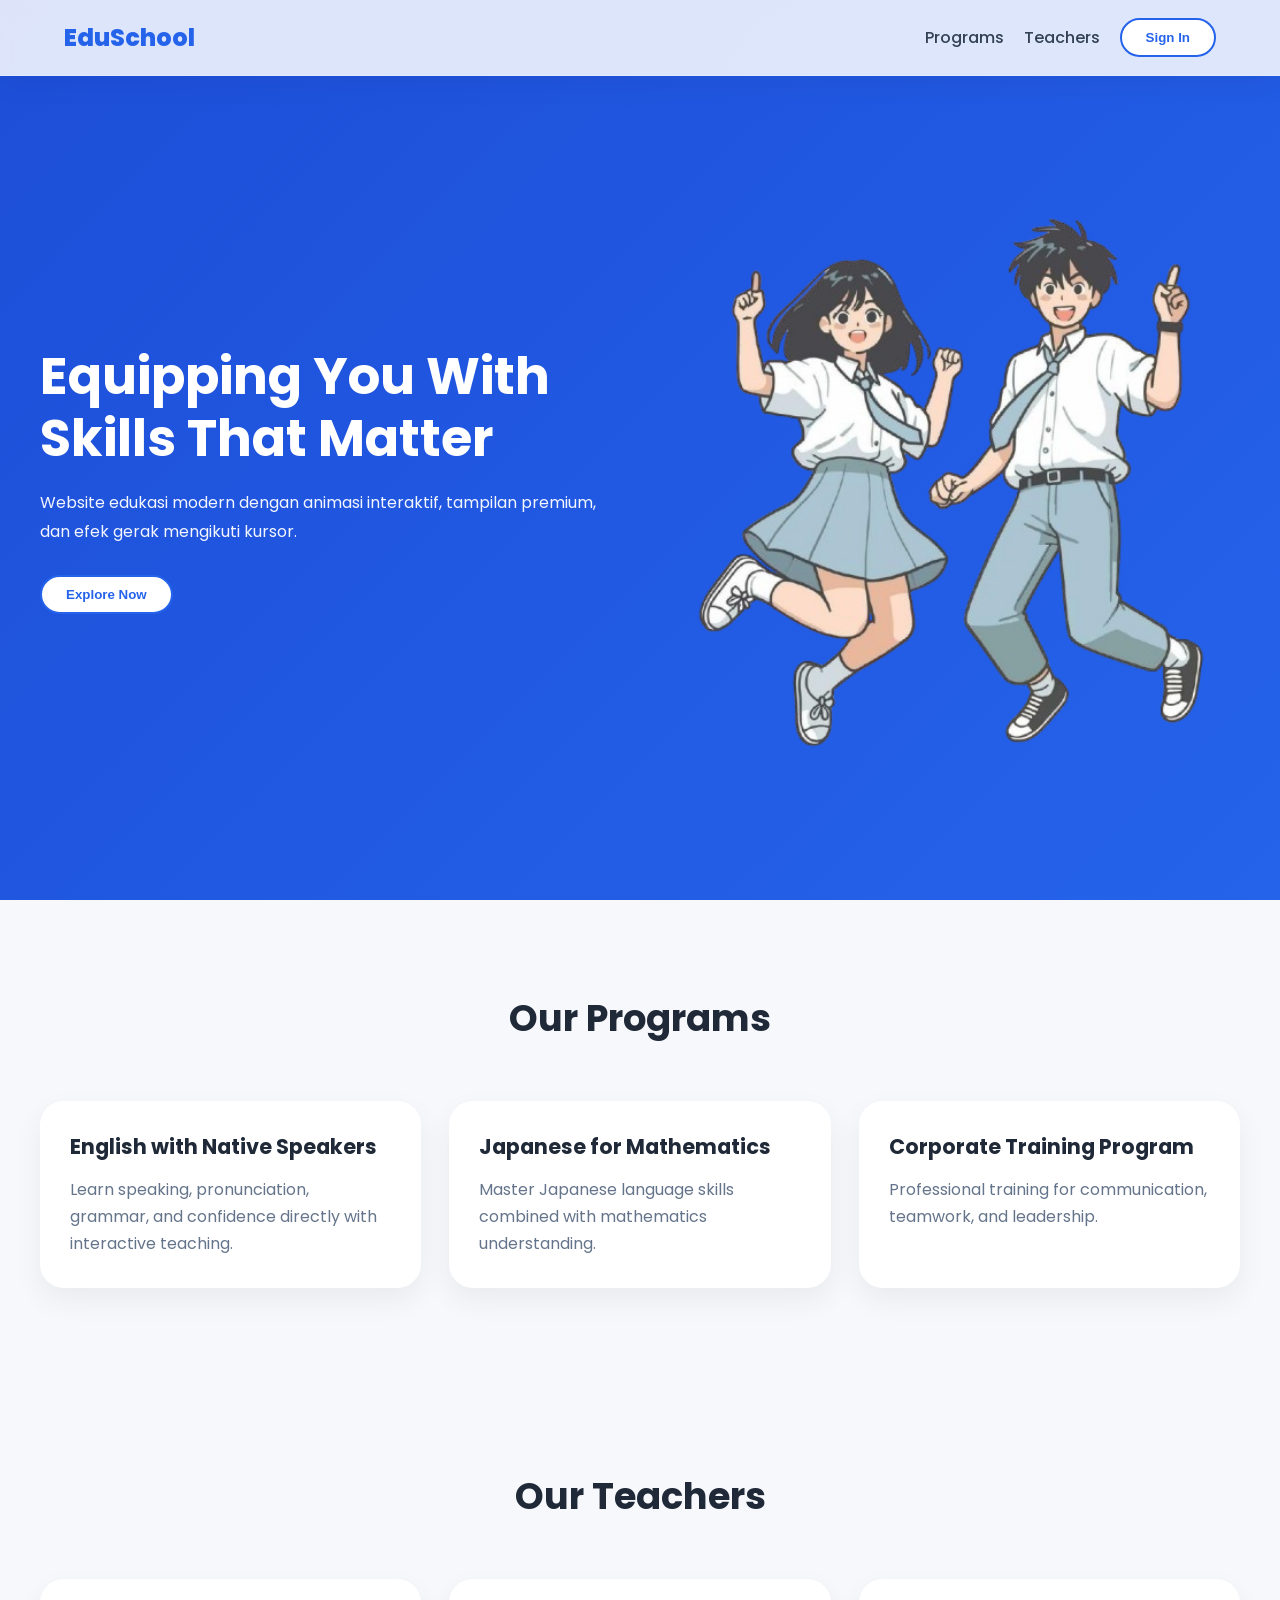
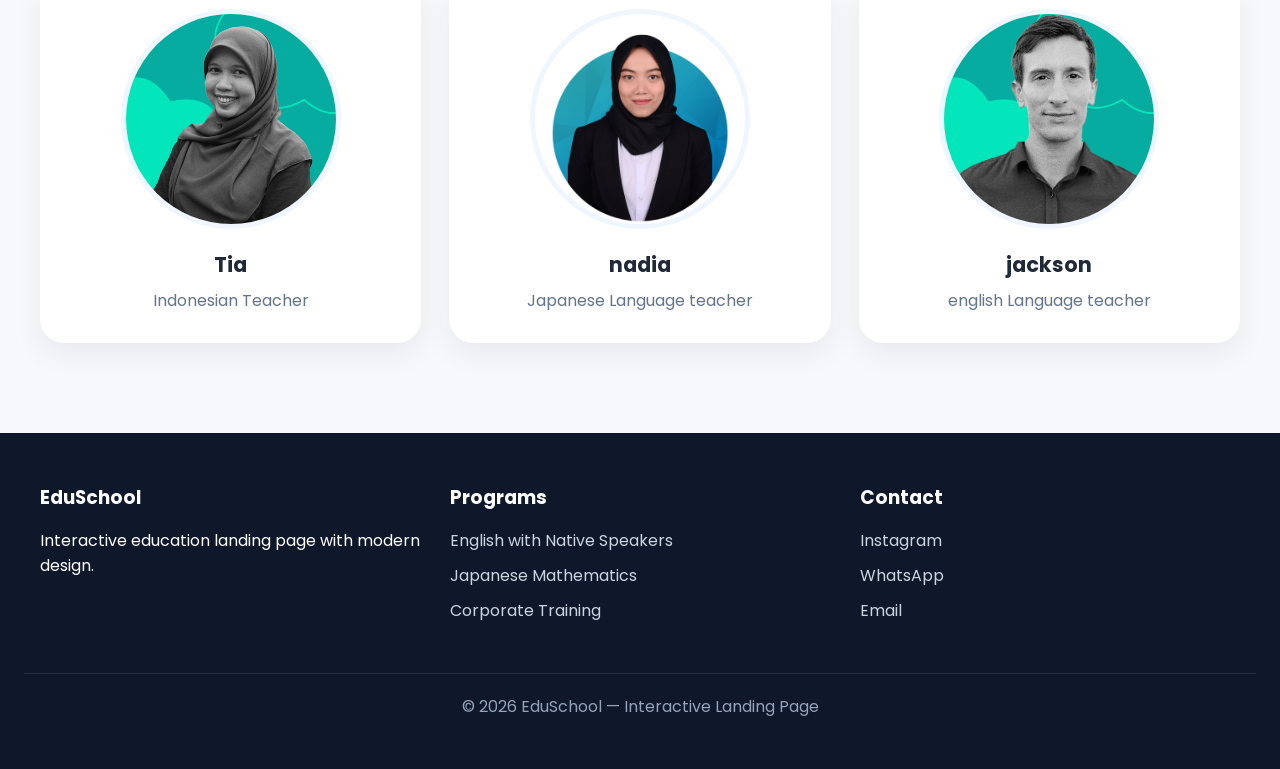
==== index.html @ 92fc319d "first commit" ====
<!DOCTYPE html>
<html lang="id">
<head>
  <meta charset="UTF-8" />
  <meta name="viewport" content="width=device-width, initial-scale=1.0"/>
  <title>EduSchool Landing Page</title>

  <link href="https://fonts.googleapis.com/css2?family=Poppins:wght@300;400;500;600;700;800&display=swap" rel="stylesheet">

  <style>

*{
  margin:0;
  padding:0;
  box-sizing:border-box;
}

html{
  scroll-behavior:smooth;
}

body{
  font-family:'Poppins',sans-serif;
  background:#f7f8fc;
  color:#1f2937;
  overflow-x:hidden;
}

/* HEADER */

header{
  position:fixed;
  top:0;
  left:0;
  width:100%;
  background:rgba(255,255,255,0.85);
  -webkit-backdrop-filter:blur(6px);
  backdrop-filter:blur(6px);
  border-bottom:1px solid rgba(255,255,255,0.2);
  z-index:1000;
  box-shadow:0 8px 30px rgba(0,0,0,0.05);

  opacity:0;
  transform:translateY(-40px);
  animation:navAnim 1s ease forwards;
}

.nav{
  max-width:1200px;
  margin:auto;
  padding:18px 24px;
  display:flex;
  justify-content:space-between;
  align-items:center;
}

.logo{
  font-size:1.5rem;
  font-weight:800;
  color:#2563eb;
}

.menu{
  display:flex;
  align-items:center;
  gap:20px;
}

.menu a{
  text-decoration:none;
  color:#334155;
  font-weight:500;
  transition:.3s;
}

.menu a:hover{
  color:#2563eb;
}

/* BUTTON */

.btn{
  padding:10px 24px;
  border:none;
  border-radius:999px;
  cursor:pointer;
  font-weight:600;
  transition:.3s;
}

.signin-btn{
  background:white;
  color:#2563eb;
  border:2px solid #2563eb;
}

.signin-btn:hover{
  background:#2563eb;
  color:white;
  transform:translateY(-2px) scale(1.05);
  box-shadow:0 10px 25px rgba(37,99,235,0.25);
}

/* HERO */

.hero{
  min-height:100vh;
  background:linear-gradient(135deg,#1d4ed8,#2563eb);
  display:flex;
  align-items:center;
  padding:120px 24px 60px;
  color:white;
}

.hero-wrap{
  max-width:1200px;
  margin:auto;
  display:grid;
  grid-template-columns:1fr 1fr;
  gap:50px;
  align-items:center;
}

.hero-text{
  opacity:0;
  transform:translateX(-80px);
  animation:textAnim 1.2s ease forwards;
  animation-delay:0.3s;
}

.hero h1{
  font-size:3.2rem;
  line-height:1.2;
  margin-bottom:20px;

  animation:glowText 2s infinite alternate;
}

.hero p{
  line-height:1.8;
  margin-bottom:28px;
  opacity:.95;
}

.hero-image{
  perspective:1000px;

  opacity:0;
  transform:translateX(80px);
  animation:imageAnim 1.2s ease forwards;
  animation-delay:0.5s;
}

.floating-card{
  background:transparent;
  padding:0;
  border-radius:30px;
  box-shadow:none;
  transition:transform .15s ease;

  animation:floatCard 3s ease-in-out infinite;
}

.floating-card img{
  width:100%;
  border-radius:20px;
  display:block;
  background:transparent;
}

/* SECTION */

section{
  padding:90px 24px;
}

.container{
  max-width:1200px;
  margin:auto;
}

.section-title{
  text-align:center;
  font-size:2.3rem;
  margin-bottom:55px;
  font-weight:700;
}

/* GRID */

.grid{
  display:grid;
  grid-template-columns:repeat(auto-fit,minmax(280px,1fr));
  gap:28px;
}

/* CARD */

.card{
  background:white;
  padding:30px;
  border-radius:24px;
  box-shadow:0 12px 30px rgba(0,0,0,0.06);
  transition:.3s;
  cursor:pointer;

  opacity:0;
  transform:translateY(40px);
  animation:cardAnim 1s ease forwards;
}

.card:nth-child(1){
  animation-delay:0.3s;
}

.card:nth-child(2){
  animation-delay:0.5s;
}

.card:nth-child(3){
  animation-delay:0.7s;
}

.card:hover{
  transform:translateY(-8px);
}

.card h3{
  margin-bottom:14px;
  font-size:1.3rem;
}

.card p{
  color:#64748b;
  line-height:1.7;
}

/* TEACHER CARD */

.teacher-card{
  background:white;
  padding:30px;
  border-radius:24px;
  text-align:center;
  box-shadow:0 12px 30px rgba(0,0,0,0.06);
  transition:.3s;

  opacity:0;
  transform:translateY(40px);
  animation:teacherAnim 1s ease forwards;
}

.teacher-card:nth-child(1){
  animation-delay:0.4s;
}

.teacher-card:nth-child(2){
  animation-delay:0.6s;
}

.teacher-card:nth-child(3){
  animation-delay:0.8s;
}

.teacher-card:hover{
  transform:translateY(-8px);
}

.teacher-card img{
  width:220px;
  height:220px;
  object-fit:cover;
  border-radius:50%;
  margin:auto;
  display:block;
  margin-bottom:20px;
  border:5px solid #eff6ff;
}

.teacher-card h3{
  font-size:1.3rem;
  margin-bottom:8px;
}

.teacher-card p{
  color:#64748b;
}

/* FOOTER */

footer{
  background:#0f172a;
  color:white;
  padding:50px 24px;
}

.footer-wrap{
  max-width:1200px;
  margin:auto;
  display:grid;
  grid-template-columns:repeat(auto-fit,minmax(220px,1fr));
  gap:30px;
}

footer h3{
  margin-bottom:16px;
}

footer a{
  display:block;
  text-decoration:none;
  color:#cbd5e1;
  margin-bottom:10px;
  transition:.3s;
}

footer a:hover{
  color:white;
  transform:translateX(3px);
}

.copyright{
  margin-top:40px;
  text-align:center;
  color:#94a3b8;
  border-top:1px solid rgba(255,255,255,0.1);
  padding-top:20px;
}

/* KEYFRAMES */

@keyframes navAnim{
  to{
    opacity:1;
    transform:translateY(0);
  }
}

@keyframes textAnim{
  to{
    opacity:1;
    transform:translateX(0);
  }
}

@keyframes imageAnim{
  to{
    opacity:1;
    transform:translateX(0);
  }
}

@keyframes cardAnim{
  to{
    opacity:1;
    transform:translateY(0);
  }
}

@keyframes teacherAnim{
  to{
    opacity:1;
    transform:translateY(0);
  }
}

@keyframes floatCard{

  0%{
    transform:translateY(0px);
  }

  50%{
    transform:translateY(-12px);
  }

  100%{
    transform:translateY(0px);
  }

}

@keyframes glowText{

  from{
    text-shadow:0 0 10px rgba(255,255,255,0.2);
  }

  to{
    text-shadow:0 0 28px rgba(255,255,255,0.7);
  }

}

/* RESPONSIVE */

@media(max-width:900px){

  .hero-wrap{
    grid-template-columns:1fr;
    text-align:center;
  }

  .hero h1{
    font-size:2.3rem;
  }

  .menu{
    display:none;
  }

  .teacher-card img{
    width:180px;
    height:180px;
  }

}

</style>

  </style>
</head>
<body>

<header>

  <div class="nav">

    <div class="logo">EduSchool</div>

    <div class="menu">

      <a href="#programs">Programs</a>
      <a href="#teachers">Teachers</a>

      <button
  class="btn signin-btn"
  onclick="window.location.href='tampilan-signin.html'">

  Sign In

</button>

    </div>

  </div>

</header>

<section class="hero">

  <div class="hero-wrap">

    <div class="hero-text">

      <h1>Equipping You With Skills That Matter</h1>

      <p>
        Website edukasi modern dengan animasi interaktif,
        tampilan premium, dan efek gerak mengikuti kursor.
      </p>

      <button
        class="btn signin-btn"
        onclick="document.getElementById('programs').scrollIntoView({behavior:'smooth'})">

        Explore Now

      </button>

    </div>

    <div class="hero-image">

      <div class="floating-card" id="floatingCard">

        <img
          src="teacher4-removebg-preview.png"
          alt="students">

      </div>

    </div>

  </div>

</section>

<section id="programs">

  <div class="container">

    <h2 class="section-title">Our Programs</h2>

    <div class="grid">

      <div class="card" onclick="window.location.href='english-program.html'">

        <h3>English with Native Speakers</h3>

        <p>
          Learn speaking, pronunciation, grammar,
          and confidence directly with interactive teaching.
        </p>

      </div>

      <div class="card" onclick="window.location.href='japenese-program.html'">

        <h3>Japanese for Mathematics</h3>

        <p>
          Master Japanese language skills combined
          with mathematics understanding.
        </p>

      </div>

      <div class="card" onclick="window.location.href='corporate-program.html'">

        <h3>Corporate Training Program</h3>

        <p>
          Professional training for communication,
          teamwork, and leadership.
        </p>

      </div>

    </div>

  </div>

</section>

<section id="teachers">

  <div class="container">

    <h2 class="section-title">Our Teachers</h2>

    <div class="grid">

      <div class="teacher-card">

        <img src="teacher1.png" alt="teacher">

        <h3>Tia</h3>

        <p>Indonesian Teacher</p>

      </div>

      <div class="teacher-card">

        <img src="teacher3.png" alt="teacher">

        <h3>nadia</h3>

        <p>Japanese Language teacher</p>

      </div>

      <div class="teacher-card">

        <img src="teacher2.png" alt="teacher">

        <h3>jackson</h3>

        <p>english Language teacher</p>

      </div>

    </div>

  </div>

</section>

<footer>

  <div class="footer-wrap">

    <div>

      <h3>EduSchool</h3>

      <p>
        Interactive education landing page with modern design.
      </p>

    </div>

    <div>

      <h3>Programs</h3>

      <a href="english-program.html">
        English with Native Speakers
      </a>

      <a href="japenese-program.html">
        Japanese Mathematics
      </a>

      <a href="corporate-program.html">
        Corporate Training
      </a>

    </div>

    <div>

      <h3>Contact</h3>

      <a href="tampilan -login-ig.html">Instagram</a>
      <a href="tampilan-login-wa.html">WhatsApp</a>
      <a href="tampilan-login-email.html">Email</a>

    </div>

  </div>

  <div class="copyright">
    © 2026 EduSchool — Interactive Landing Page
  </div>

</footer>

<script>

const card = document.getElementById("floatingCard");

document.addEventListener("mousemove", (e) => {

  const x = (window.innerWidth / 2 - e.pageX) / 35;
  const y = (window.innerHeight / 2 - e.pageY) / 35;

  card.style.transform =
    `rotateY(${x}deg) rotateX(${-y}deg)`;

});

</script>

</body>
</html>
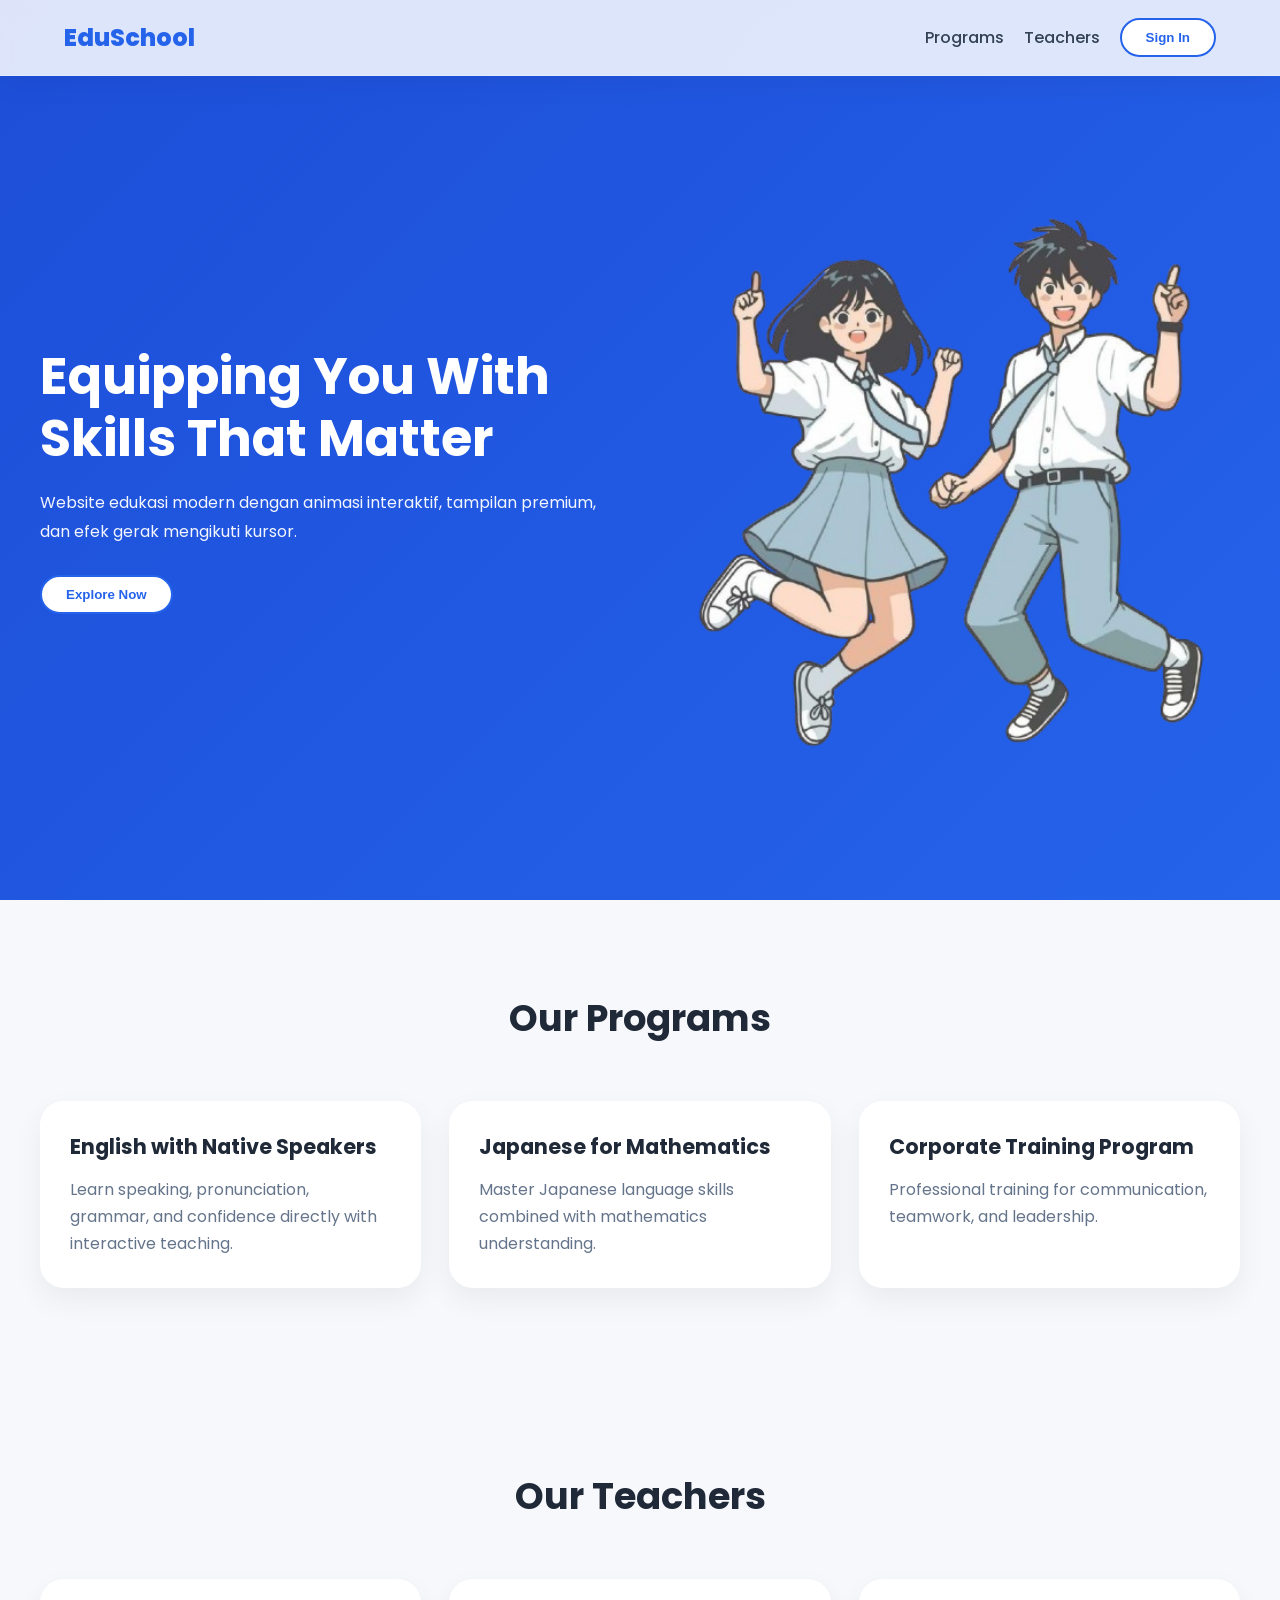
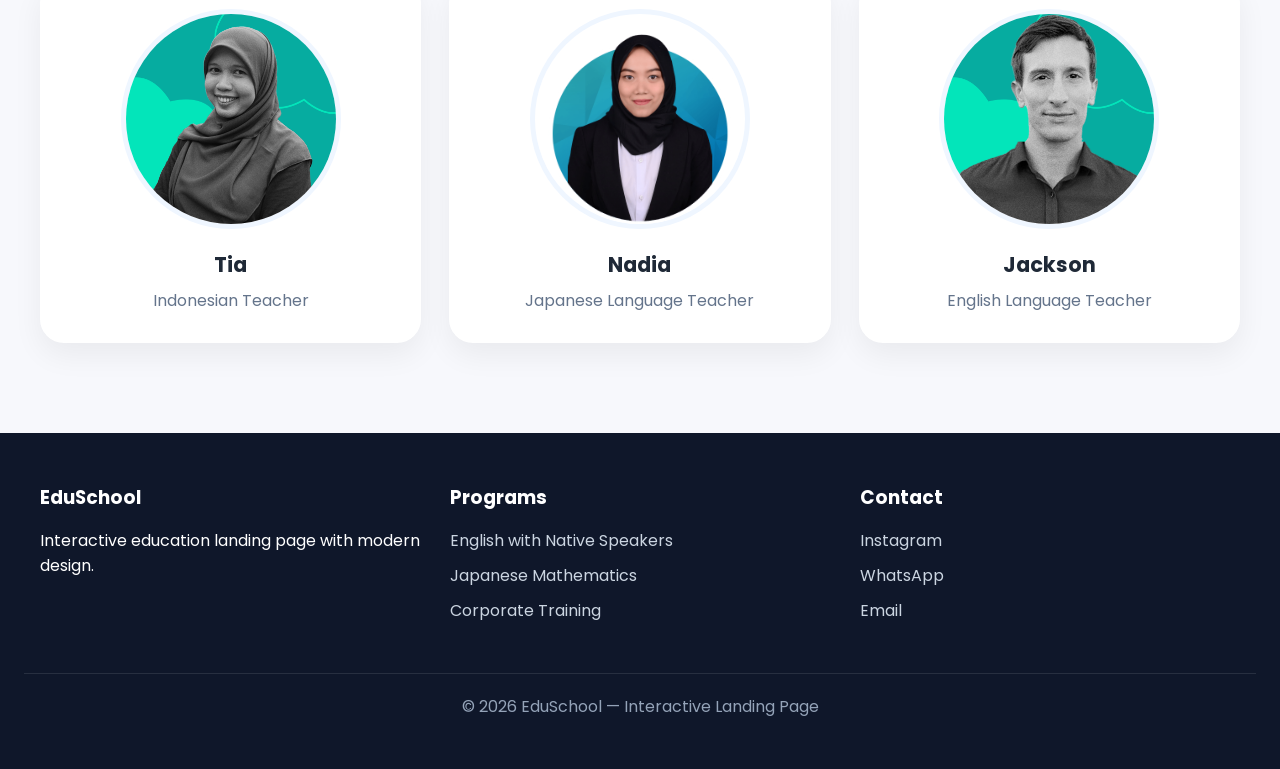
==== commit da4b5fb9: "update index" ====
--- a/index.html
+++ b/index.html
@@ -25,8 +25,6 @@
   color:#1f2937;
   overflow-x:hidden;
 }
-
-/* HEADER */
 
 header{
   position:fixed;
@@ -39,7 +37,6 @@
   border-bottom:1px solid rgba(255,255,255,0.2);
   z-index:1000;
   box-shadow:0 8px 30px rgba(0,0,0,0.05);
-
   opacity:0;
   transform:translateY(-40px);
   animation:navAnim 1s ease forwards;
@@ -77,8 +74,6 @@
   color:#2563eb;
 }
 
-/* BUTTON */
-
 .btn{
   padding:10px 24px;
   border:none;
@@ -101,8 +96,6 @@
   box-shadow:0 10px 25px rgba(37,99,235,0.25);
 }
 
-/* HERO */
-
 .hero{
   min-height:100vh;
   background:linear-gradient(135deg,#1d4ed8,#2563eb);
@@ -110,6 +103,8 @@
   align-items:center;
   padding:120px 24px 60px;
   color:white;
+  position:relative;
+  overflow:hidden;
 }
 
 .hero-wrap{
@@ -121,18 +116,32 @@
   align-items:center;
 }
 
+.hero-deco{
+  position:absolute;
+  top:50%;
+  left:0;
+  transform:translateY(-50%);
+  width:65%;
+  max-width:640px;
+  opacity:0.6;
+  pointer-events:none;
+  z-index:0;
+  
+}
+
 .hero-text{
   opacity:0;
   transform:translateX(-80px);
   animation:textAnim 1.2s ease forwards;
   animation-delay:0.3s;
+  position:relative;
+  z-index:1;
 }
 
 .hero h1{
   font-size:3.2rem;
   line-height:1.2;
   margin-bottom:20px;
-
   animation:glowText 2s infinite alternate;
 }
 
@@ -144,11 +153,12 @@
 
 .hero-image{
   perspective:1000px;
-
   opacity:0;
   transform:translateX(80px);
   animation:imageAnim 1.2s ease forwards;
   animation-delay:0.5s;
+  position:relative;
+  z-index:1;
 }
 
 .floating-card{
@@ -157,7 +167,6 @@
   border-radius:30px;
   box-shadow:none;
   transition:transform .15s ease;
-
   animation:floatCard 3s ease-in-out infinite;
 }
 
@@ -168,8 +177,6 @@
   background:transparent;
 }
 
-/* SECTION */
-
 section{
   padding:90px 24px;
 }
@@ -186,15 +193,11 @@
   font-weight:700;
 }
 
-/* GRID */
-
 .grid{
   display:grid;
   grid-template-columns:repeat(auto-fit,minmax(280px,1fr));
   gap:28px;
 }
-
-/* CARD */
 
 .card{
   background:white;
@@ -203,27 +206,15 @@
   box-shadow:0 12px 30px rgba(0,0,0,0.06);
   transition:.3s;
   cursor:pointer;
-
   opacity:0;
   transform:translateY(40px);
   animation:cardAnim 1s ease forwards;
 }
 
-.card:nth-child(1){
-  animation-delay:0.3s;
-}
-
-.card:nth-child(2){
-  animation-delay:0.5s;
-}
-
-.card:nth-child(3){
-  animation-delay:0.7s;
-}
-
-.card:hover{
-  transform:translateY(-8px);
-}
+.card:nth-child(1){ animation-delay:0.3s; }
+.card:nth-child(2){ animation-delay:0.5s; }
+.card:nth-child(3){ animation-delay:0.7s; }
+.card:hover{ transform:translateY(-8px); }
 
 .card h3{
   margin-bottom:14px;
@@ -234,8 +225,6 @@
   color:#64748b;
   line-height:1.7;
 }
-
-/* TEACHER CARD */
 
 .teacher-card{
   background:white;
@@ -244,27 +233,15 @@
   text-align:center;
   box-shadow:0 12px 30px rgba(0,0,0,0.06);
   transition:.3s;
-
   opacity:0;
   transform:translateY(40px);
   animation:teacherAnim 1s ease forwards;
 }
 
-.teacher-card:nth-child(1){
-  animation-delay:0.4s;
-}
-
-.teacher-card:nth-child(2){
-  animation-delay:0.6s;
-}
-
-.teacher-card:nth-child(3){
-  animation-delay:0.8s;
-}
-
-.teacher-card:hover{
-  transform:translateY(-8px);
-}
+.teacher-card:nth-child(1){ animation-delay:0.4s; }
+.teacher-card:nth-child(2){ animation-delay:0.6s; }
+.teacher-card:nth-child(3){ animation-delay:0.8s; }
+.teacher-card:hover{ transform:translateY(-8px); }
 
 .teacher-card img{
   width:220px;
@@ -282,11 +259,7 @@
   margin-bottom:8px;
 }
 
-.teacher-card p{
-  color:#64748b;
-}
-
-/* FOOTER */
+.teacher-card p{ color:#64748b; }
 
 footer{
   background:#0f172a;
@@ -302,9 +275,7 @@
   gap:30px;
 }
 
-footer h3{
-  margin-bottom:16px;
-}
+footer h3{ margin-bottom:16px; }
 
 footer a{
   display:block;
@@ -327,320 +298,171 @@
   padding-top:20px;
 }
 
-/* KEYFRAMES */
-
 @keyframes navAnim{
-  to{
-    opacity:1;
-    transform:translateY(0);
-  }
+  to{ opacity:1; transform:translateY(0); }
 }
 
 @keyframes textAnim{
-  to{
-    opacity:1;
-    transform:translateX(0);
-  }
+  to{ opacity:1; transform:translateX(0); }
 }
 
 @keyframes imageAnim{
-  to{
-    opacity:1;
-    transform:translateX(0);
-  }
+  to{ opacity:1; transform:translateX(0); }
 }
 
 @keyframes cardAnim{
-  to{
-    opacity:1;
-    transform:translateY(0);
-  }
+  to{ opacity:1; transform:translateY(0); }
 }
 
 @keyframes teacherAnim{
-  to{
-    opacity:1;
-    transform:translateY(0);
-  }
+  to{ opacity:1; transform:translateY(0); }
 }
 
 @keyframes floatCard{
-
-  0%{
-    transform:translateY(0px);
-  }
-
-  50%{
-    transform:translateY(-12px);
-  }
-
-  100%{
-    transform:translateY(0px);
-  }
-
+  0%{ transform:translateY(0px); }
+  50%{ transform:translateY(-12px); }
+  100%{ transform:translateY(0px); }
 }
 
 @keyframes glowText{
-
-  from{
-    text-shadow:0 0 10px rgba(255,255,255,0.2);
-  }
-
-  to{
-    text-shadow:0 0 28px rgba(255,255,255,0.7);
-  }
-
-}
-
-/* RESPONSIVE */
+  from{ text-shadow:0 0 10px rgba(255,255,255,0.2); }
+  to{ text-shadow:0 0 28px rgba(255,255,255,0.7); }
+}
+
+@keyframes decoFloat{
+  0%{ transform:translateY(-50%) translateX(0px); }
+  50%{ transform:translateY(-52%) translateX(10px); }
+  100%{ transform:translateY(-50%) translateX(0px); }
+}
 
 @media(max-width:900px){
-
   .hero-wrap{
     grid-template-columns:1fr;
     text-align:center;
   }
-
-  .hero h1{
-    font-size:2.3rem;
-  }
-
-  .menu{
-    display:none;
-  }
-
-  .teacher-card img{
-    width:180px;
-    height:180px;
-  }
-
-}
-
-</style>
+  .hero h1{ font-size:2.3rem; }
+  .menu{ display:none; }
+  .teacher-card img{ width:180px; height:180px; }
+  .hero-deco{ width:90%; opacity:0.12; }
+}
 
   </style>
 </head>
 <body>
 
 <header>
-
   <div class="nav">
-
     <div class="logo">EduSchool</div>
-
     <div class="menu">
-
       <a href="#programs">Programs</a>
       <a href="#teachers">Teachers</a>
-
-      <button
-  class="btn signin-btn"
-  onclick="window.location.href='tampilan-signin.html'">
-
-  Sign In
-
-</button>
-
-    </div>
-
-  </div>
-
+      <button class="btn signin-btn" onclick="window.location.href='tampilan-signin.html'">Sign In</button>
+    </div>
+  </div>
 </header>
 
 <section class="hero">
 
+  <!-- DEKORASI LEKUKAN -->
+  <img src="foto1-removebg-preview.png" alt="" class="hero-deco" aria-hidden="true"/>
+
   <div class="hero-wrap">
-
     <div class="hero-text">
-
       <h1>Equipping You With Skills That Matter</h1>
-
       <p>
         Website edukasi modern dengan animasi interaktif,
         tampilan premium, dan efek gerak mengikuti kursor.
       </p>
-
       <button
         class="btn signin-btn"
         onclick="document.getElementById('programs').scrollIntoView({behavior:'smooth'})">
-
         Explore Now
-
       </button>
-
     </div>
 
     <div class="hero-image">
-
       <div class="floating-card" id="floatingCard">
-
-        <img
-          src="teacher4-removebg-preview.png"
-          alt="students">
-
-      </div>
-
-    </div>
-
+        <img src="teacher4-removebg-preview.png" alt="students">
+      </div>
+    </div>
   </div>
 
 </section>
 
 <section id="programs">
-
   <div class="container">
-
     <h2 class="section-title">Our Programs</h2>
-
     <div class="grid">
-
       <div class="card" onclick="window.location.href='english-program.html'">
-
         <h3>English with Native Speakers</h3>
-
-        <p>
-          Learn speaking, pronunciation, grammar,
-          and confidence directly with interactive teaching.
-        </p>
-
-      </div>
-
+        <p>Learn speaking, pronunciation, grammar, and confidence directly with interactive teaching.</p>
+      </div>
       <div class="card" onclick="window.location.href='japenese-program.html'">
-
         <h3>Japanese for Mathematics</h3>
-
-        <p>
-          Master Japanese language skills combined
-          with mathematics understanding.
-        </p>
-
-      </div>
-
+        <p>Master Japanese language skills combined with mathematics understanding.</p>
+      </div>
       <div class="card" onclick="window.location.href='corporate-program.html'">
-
         <h3>Corporate Training Program</h3>
-
-        <p>
-          Professional training for communication,
-          teamwork, and leadership.
-        </p>
-
-      </div>
-
-    </div>
-
-  </div>
-
+        <p>Professional training for communication, teamwork, and leadership.</p>
+      </div>
+    </div>
+  </div>
 </section>
 
 <section id="teachers">
-
   <div class="container">
-
     <h2 class="section-title">Our Teachers</h2>
-
     <div class="grid">
-
       <div class="teacher-card">
-
         <img src="teacher1.png" alt="teacher">
-
         <h3>Tia</h3>
-
         <p>Indonesian Teacher</p>
-
-      </div>
-
+      </div>
       <div class="teacher-card">
-
         <img src="teacher3.png" alt="teacher">
-
-        <h3>nadia</h3>
-
-        <p>Japanese Language teacher</p>
-
-      </div>
-
+        <h3>Nadia</h3>
+        <p>Japanese Language Teacher</p>
+      </div>
       <div class="teacher-card">
-
         <img src="teacher2.png" alt="teacher">
-
-        <h3>jackson</h3>
-
-        <p>english Language teacher</p>
-
-      </div>
-
-    </div>
-
-  </div>
-
+        <h3>Jackson</h3>
+        <p>English Language Teacher</p>
+      </div>
+    </div>
+  </div>
 </section>
 
 <footer>
-
   <div class="footer-wrap">
-
     <div>
-
       <h3>EduSchool</h3>
-
-      <p>
-        Interactive education landing page with modern design.
-      </p>
-
-    </div>
-
+      <p>Interactive education landing page with modern design.</p>
+    </div>
     <div>
-
       <h3>Programs</h3>
-
-      <a href="english-program.html">
-        English with Native Speakers
-      </a>
-
-      <a href="japenese-program.html">
-        Japanese Mathematics
-      </a>
-
-      <a href="corporate-program.html">
-        Corporate Training
-      </a>
-
-    </div>
-
+      <a href="english-program.html">English with Native Speakers</a>
+      <a href="japenese-program.html">Japanese Mathematics</a>
+      <a href="corporate-program.html">Corporate Training</a>
+    </div>
     <div>
-
       <h3>Contact</h3>
-
       <a href="tampilan -login-ig.html">Instagram</a>
       <a href="tampilan-login-wa.html">WhatsApp</a>
       <a href="tampilan-login-email.html">Email</a>
-
-    </div>
-
-  </div>
-
+    </div>
+  </div>
   <div class="copyright">
     © 2026 EduSchool — Interactive Landing Page
   </div>
-
 </footer>
 
 <script>
-
 const card = document.getElementById("floatingCard");
-
 document.addEventListener("mousemove", (e) => {
-
   const x = (window.innerWidth / 2 - e.pageX) / 35;
   const y = (window.innerHeight / 2 - e.pageY) / 35;
-
-  card.style.transform =
-    `rotateY(${x}deg) rotateX(${-y}deg)`;
-
+  card.style.transform = `rotateY(${x}deg) rotateX(${-y}deg)`;
 });
-
 </script>
 
 </body>
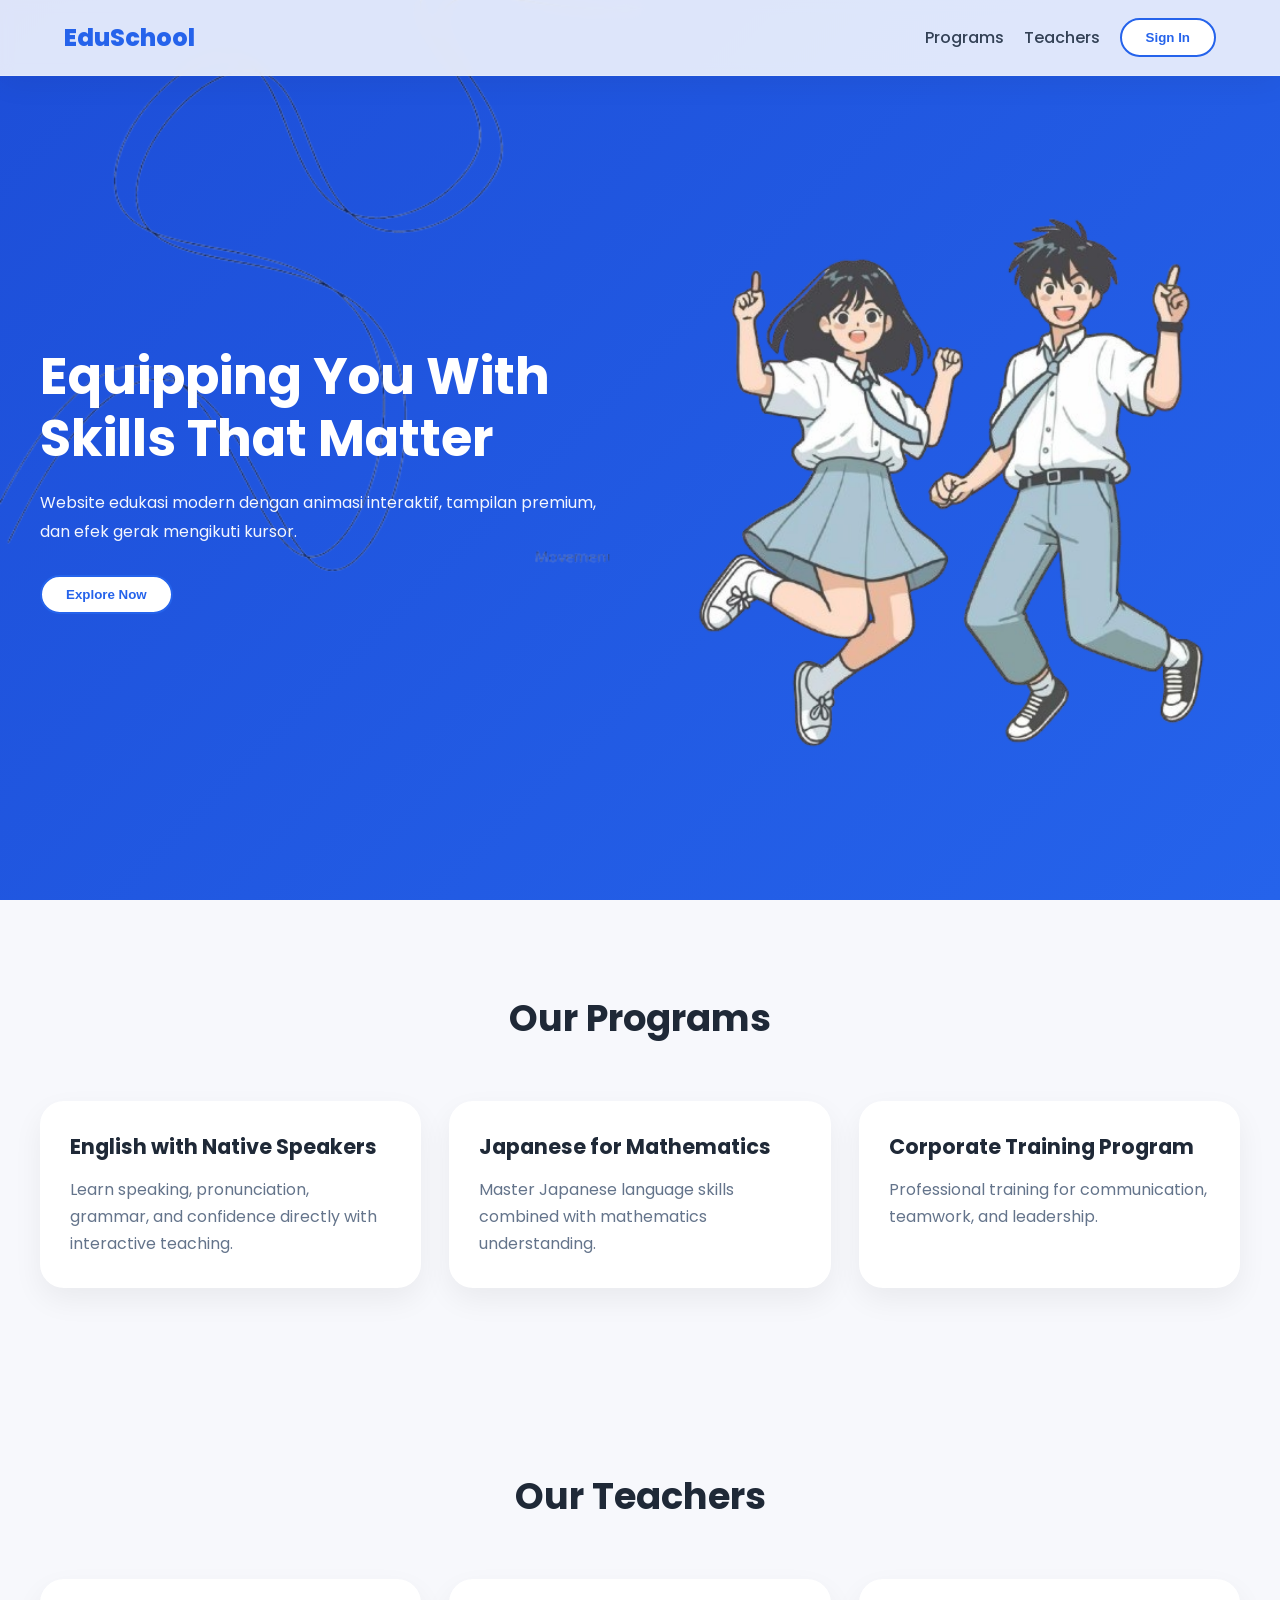
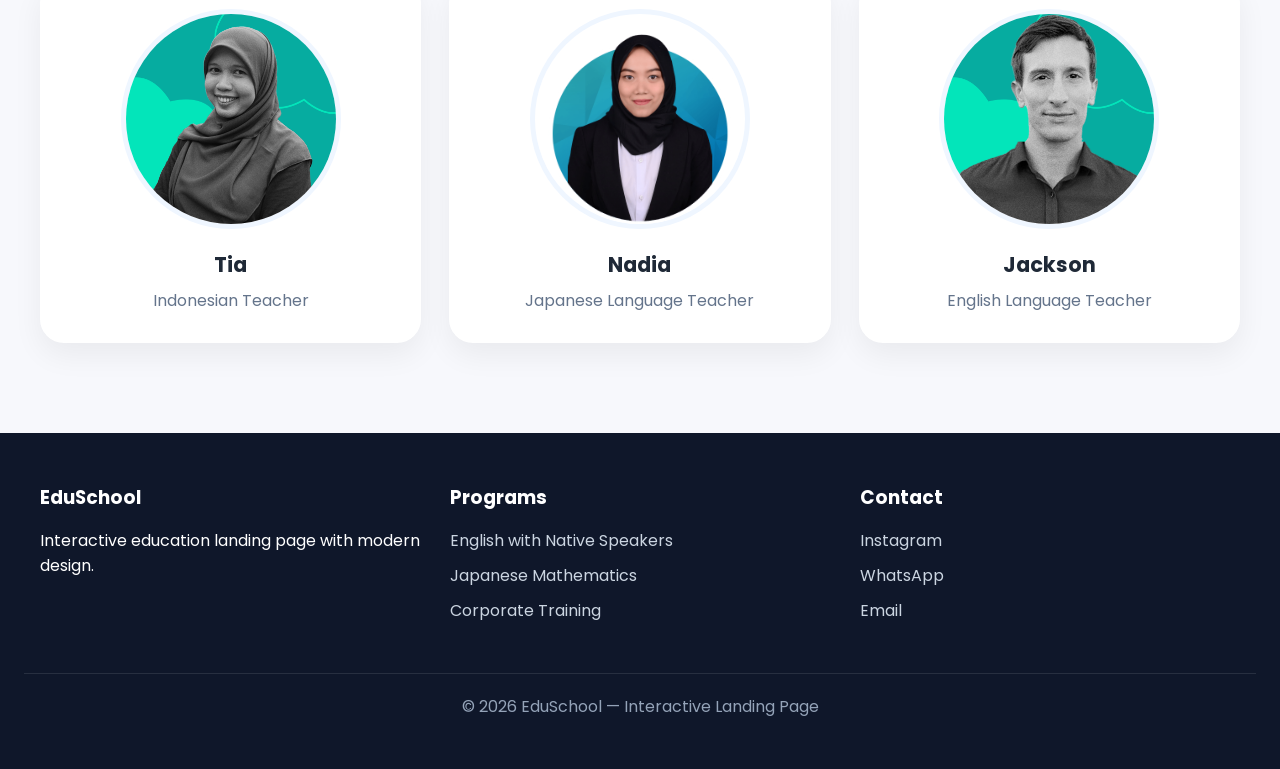
==== commit cfbef946: "fix posisi lekukan" ====
--- a/index.html
+++ b/index.html
@@ -118,7 +118,7 @@
 
 .hero-deco{
   position:absolute;
-  top:50%;
+  top:30%;
   left:0;
   transform:translateY(-50%);
   width:65%;
